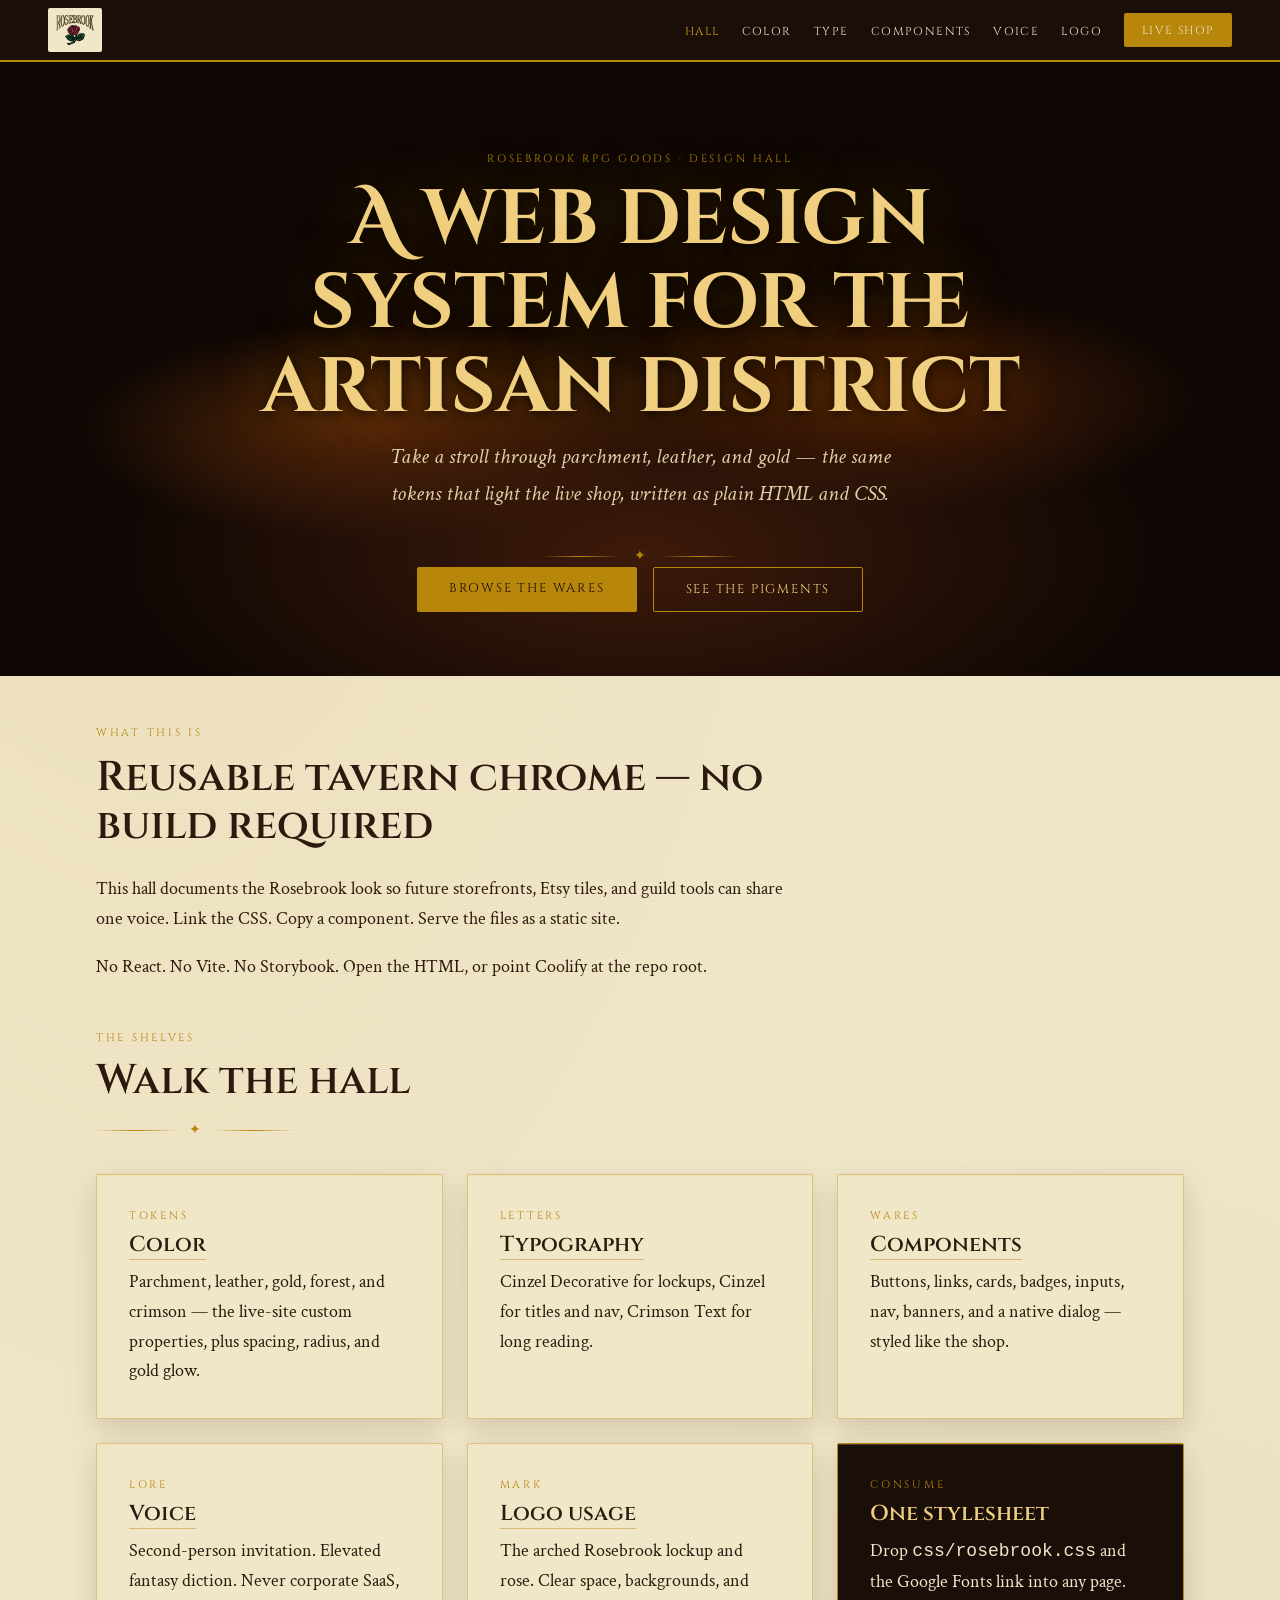
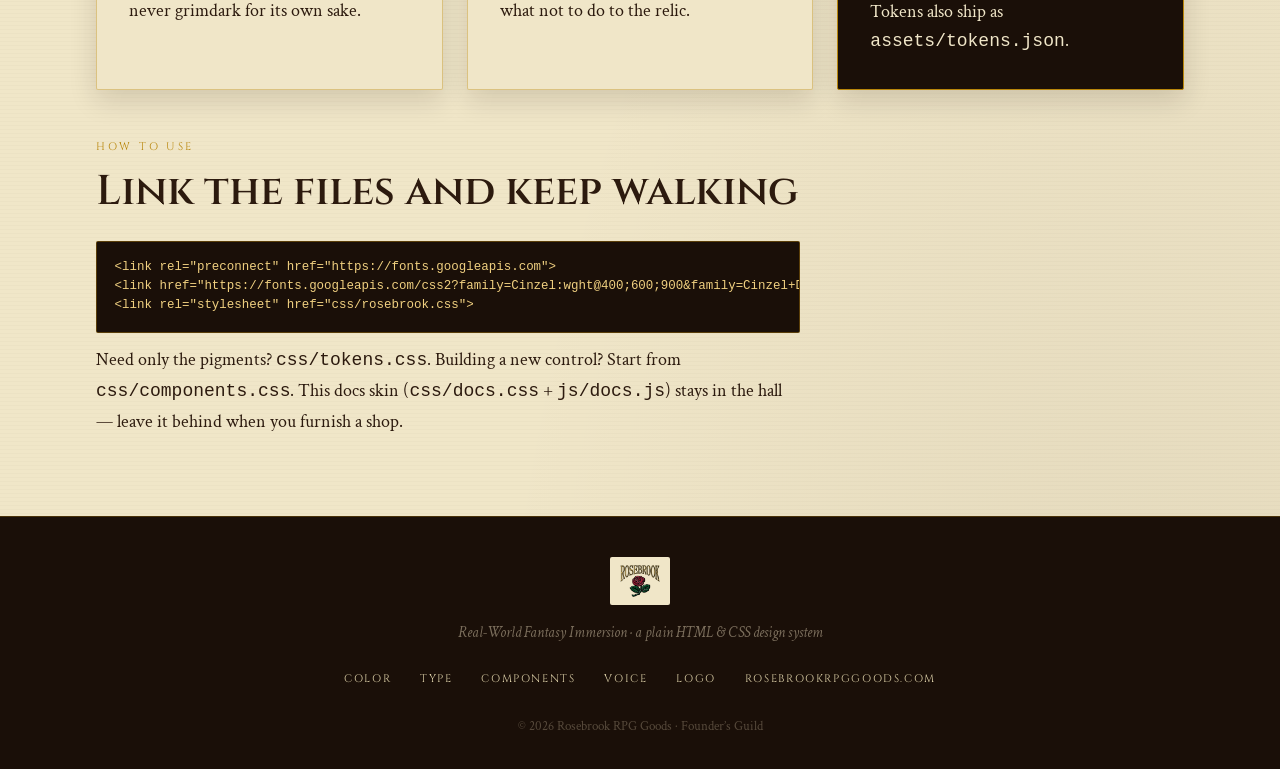
==== index.html @ 986c5d31 "Add plain HTML and CSS Rosebrook design system Static docs at the repo root with live-site tokens, C" ====
<!DOCTYPE html>
<html lang="en">
<head>
  <meta charset="utf-8">
  <meta name="viewport" content="width=device-width, initial-scale=1">
  <title>Rosebrook Design System</title>
  <meta name="description" content="Plain HTML & CSS design system for Rosebrook RPG Goods — cozy fantasy tavern, parchment and leather.">
  <link rel="preconnect" href="https://fonts.googleapis.com">
  <link rel="preconnect" href="https://fonts.gstatic.com" crossorigin>
  <link href="https://fonts.googleapis.com/css2?family=Cinzel:wght@400;600;900&family=Cinzel+Decorative:wght@400;700&family=Crimson+Text:ital,wght@0,400;0,600;1,400;1,600&display=swap" rel="stylesheet">
  <link rel="stylesheet" href="css/rosebrook.css">
  <link rel="stylesheet" href="css/docs.css">
  <link rel="icon" href="assets/logo-300.png">
</head>
<body class="docs">
  <a class="docs-skip" href="#content">Skip to the hall</a>
  <nav class="rb-nav" data-rb-nav>
    <a class="rb-nav__brand" href="index.html">
      <img src="assets/logo-300.png" alt="Rosebrook">
    </a>
    <button class="rb-nav__toggle" type="button" data-nav-toggle aria-expanded="false" aria-controls="docs-nav">Menu</button>
    <ul class="rb-nav__links" id="docs-nav">
      <li><a href="index.html" aria-current="page">Hall</a></li>
      <li><a href="color.html">Color</a></li>
      <li><a href="type.html">Type</a></li>
      <li><a href="components.html">Components</a></li>
      <li><a href="voice.html">Voice</a></li>
      <li><a href="logo.html">Logo</a></li>
      <li><a class="rb-nav__cta" href="https://rosebrookrpggoods.com">Live shop</a></li>
    </ul>
  </nav>

  <header class="rb-hero">
    <div class="rb-hero__bg" aria-hidden="true"></div>
    <div class="rb-hero__content">
      <p class="rb-eyebrow">Rosebrook RPG Goods · Design hall</p>
      <h1>A web design system for the artisan district</h1>
      <p class="rb-hero__tagline">Take a stroll through parchment, leather, and gold — the same tokens that light the live shop, written as plain HTML and CSS.</p>
      <div class="rb-rune" aria-hidden="true">✦</div>
      <div class="rb-hero__ctas">
        <a class="rb-btn rb-btn--gold" href="components.html">Browse the wares</a>
        <a class="rb-btn rb-btn--outline" href="color.html">See the pigments</a>
      </div>
    </div>
  </header>

  <main id="content" class="docs-main">
    <section class="docs-block docs-prose">
      <p class="docs-kicker">What this is</p>
      <h2>Reusable tavern chrome — no build required</h2>
      <p>This hall documents the Rosebrook look so future storefronts, Etsy tiles, and guild tools can share one voice. Link the CSS. Copy a component. Serve the files as a static site.</p>
      <p>No React. No Vite. No Storybook. Open the HTML, or point Coolify at the repo root.</p>
    </section>

    <section class="docs-block">
      <header class="rb-section-header rb-section-header--left">
        <p class="rb-eyebrow">The shelves</p>
        <h2>Walk the hall</h2>
        <div class="rb-rune" aria-hidden="true">✦</div>
      </header>
      <div class="rb-card-grid">
        <article class="rb-card">
          <p class="rb-card__kicker">Tokens</p>
          <h3 class="rb-card__title"><a class="rb-link--quiet" href="color.html">Color</a></h3>
          <p class="rb-card__body">Parchment, leather, gold, forest, and crimson — the live-site custom properties, plus spacing, radius, and gold glow.</p>
        </article>
        <article class="rb-card">
          <p class="rb-card__kicker">Letters</p>
          <h3 class="rb-card__title"><a class="rb-link--quiet" href="type.html">Typography</a></h3>
          <p class="rb-card__body">Cinzel Decorative for lockups, Cinzel for titles and nav, Crimson Text for long reading.</p>
        </article>
        <article class="rb-card">
          <p class="rb-card__kicker">Wares</p>
          <h3 class="rb-card__title"><a class="rb-link--quiet" href="components.html">Components</a></h3>
          <p class="rb-card__body">Buttons, links, cards, badges, inputs, nav, banners, and a native dialog — styled like the shop.</p>
        </article>
        <article class="rb-card">
          <p class="rb-card__kicker">Lore</p>
          <h3 class="rb-card__title"><a class="rb-link--quiet" href="voice.html">Voice</a></h3>
          <p class="rb-card__body">Second-person invitation. Elevated fantasy diction. Never corporate SaaS, never grimdark for its own sake.</p>
        </article>
        <article class="rb-card">
          <p class="rb-card__kicker">Mark</p>
          <h3 class="rb-card__title"><a class="rb-link--quiet" href="logo.html">Logo usage</a></h3>
          <p class="rb-card__body">The arched Rosebrook lockup and rose. Clear space, backgrounds, and what not to do to the relic.</p>
        </article>
        <article class="rb-card rb-card--ink">
          <p class="rb-card__kicker">Consume</p>
          <h3 class="rb-card__title">One stylesheet</h3>
          <p class="rb-card__body">Drop <code>css/rosebrook.css</code> and the Google Fonts link into any page. Tokens also ship as <code>assets/tokens.json</code>.</p>
        </article>
      </div>
    </section>

    <section class="docs-block docs-prose">
      <p class="docs-kicker">How to use</p>
      <h2>Link the files and keep walking</h2>
      <pre class="docs-snippet"><code>&lt;link rel="preconnect" href="https://fonts.googleapis.com"&gt;
&lt;link href="https://fonts.googleapis.com/css2?family=Cinzel:wght@400;600;900&amp;family=Cinzel+Decorative:wght@400;700&amp;family=Crimson+Text:ital,wght@0,400;0,600;1,400;1,600&amp;display=swap" rel="stylesheet"&gt;
&lt;link rel="stylesheet" href="css/rosebrook.css"&gt;</code></pre>
      <p>Need only the pigments? <code>css/tokens.css</code>. Building a new control? Start from <code>css/components.css</code>. This docs skin (<code>css/docs.css</code> + <code>js/docs.js</code>) stays in the hall — leave it behind when you furnish a shop.</p>
    </section>
  </main>

  <footer class="rb-footer">
    <img src="assets/logo-300.png" alt="">
    <p class="rb-footer__tagline">Real-World Fantasy Immersion · a plain HTML &amp; CSS design system</p>
    <div class="rb-footer__links">
      <a href="color.html">Color</a>
      <a href="type.html">Type</a>
      <a href="components.html">Components</a>
      <a href="voice.html">Voice</a>
      <a href="logo.html">Logo</a>
      <a href="https://rosebrookrpggoods.com">rosebrookrpggoods.com</a>
    </div>
    <p class="rb-footer__copy">© 2026 Rosebrook RPG Goods · Founder’s Guild</p>
  </footer>
  <script src="js/docs.js"></script>
</body>
</html>
---- css/rosebrook.css ----
/**
 * Rosebrook web design system — single stylesheet for products.
 * Tokens + base + components. Docs chrome lives in docs.css.
 */

@import url("./tokens.css");
@import url("./base.css");
@import url("./components.css");
---- css/docs.css ----
/**
 * Docs-site chrome only. Do not ship this file with product UIs —
 * consume css/rosebrook.css instead.
 */

body.docs {
  background-color: var(--parchment);
  background-image:
    radial-gradient(ellipse at 12% 0%, rgba(184, 134, 11, 0.07), transparent 46%),
    radial-gradient(ellipse at 90% 110%, rgba(44, 26, 14, 0.07), transparent 42%),
    repeating-linear-gradient(
      0deg,
      transparent,
      transparent 3px,
      rgba(44, 26, 14, 0.018) 3px,
      rgba(44, 26, 14, 0.018) 4px
    );
  min-height: 100vh;
  display: flex;
  flex-direction: column;
}

.docs-main {
  flex: 1;
  width: min(var(--content), calc(100% - 2.5rem));
  margin: 0 auto;
  padding: var(--space-8) 0 var(--space-12);
}

.docs-hero {
  margin: 0 0 var(--space-8);
}

.docs-kicker {
  font-family: var(--font-title);
  font-size: var(--text-xs);
  letter-spacing: var(--tracking-eyebrow);
  text-transform: uppercase;
  color: var(--gold);
  margin: 0 0 0.75rem;
}

.docs-prose {
  max-width: 44rem;
}

.docs-prose + .docs-prose,
.docs-block + .docs-block {
  margin-top: var(--space-8);
}

.docs-grid {
  display: grid;
  gap: var(--space-5);
  grid-template-columns: repeat(auto-fit, minmax(15rem, 1fr));
}

.docs-swatch {
  border: 1px solid rgba(184, 134, 11, 0.35);
  border-radius: var(--radius);
  overflow: hidden;
  background: var(--parchment);
  box-shadow: var(--shadow-panel);
  padding: 0;
  cursor: pointer;
  text-align: left;
  font: inherit;
  color: inherit;
  width: 100%;
  transition: transform var(--ease), box-shadow var(--ease);
}

.docs-swatch:hover {
  transform: translateY(-2px);
  box-shadow: var(--shadow-gold-soft);
}

.docs-swatch__chip {
  height: 5.5rem;
  border-bottom: 1px solid rgba(184, 134, 11, 0.25);
}

.docs-swatch__meta {
  padding: 0.85rem 1rem 1rem;
}

.docs-swatch__name {
  font-family: var(--font-title);
  font-size: 0.78rem;
  letter-spacing: var(--tracking-cinzel);
  text-transform: uppercase;
  margin: 0 0 0.2rem;
}

.docs-swatch__hex {
  font-family: var(--font-title);
  font-size: 0.68rem;
  letter-spacing: 0.08em;
  color: var(--leather-mid);
}

.docs-swatch__role {
  font-size: 0.95rem;
  font-style: italic;
  margin: 0.35rem 0 0;
  color: var(--leather);
}

.docs-swatch.is-copied .docs-swatch__hex::after {
  content: " · copied";
  color: var(--green);
}

.docs-type-row {
  padding: 1.1rem 0;
  border-bottom: 1px solid rgba(184, 134, 11, 0.22);
}

.docs-type-row:first-child {
  border-top: 1px solid rgba(184, 134, 11, 0.22);
}

.docs-type-meta {
  font-family: var(--font-title);
  font-size: 0.62rem;
  letter-spacing: var(--tracking-cinzel);
  text-transform: uppercase;
  color: var(--gold);
  margin: 0 0 0.45rem;
}

.docs-snippet {
  margin-top: var(--space-4);
  background: var(--ink);
  color: var(--gold-pale);
  border: 1px solid rgba(184, 134, 11, 0.4);
  border-radius: var(--radius);
  padding: 1rem 1.1rem;
  overflow-x: auto;
  font-family: ui-monospace, "Cascadia Code", "SF Mono", Menlo, monospace;
  font-size: 0.78rem;
  line-height: 1.55;
}

.docs-snippet code {
  font-family: inherit;
  color: inherit;
}

.docs-demo {
  display: flex;
  flex-wrap: wrap;
  gap: 0.85rem;
  align-items: center;
}

.docs-demo--stack {
  flex-direction: column;
  align-items: stretch;
}

.docs-pair {
  display: grid;
  gap: var(--space-5);
  grid-template-columns: 1fr 1fr;
}

@media (max-width: 720px) {
  .docs-pair {
    grid-template-columns: 1fr;
  }
}

.docs-do,
.docs-dont {
  padding: var(--space-5);
  border-radius: var(--radius);
  border: 1.5px solid;
}

.docs-do {
  border-color: var(--green);
  background: rgba(61, 90, 62, 0.08);
}

.docs-dont {
  border-color: var(--crimson);
  background: rgba(139, 38, 53, 0.07);
}

.docs-do h3,
.docs-dont h3 {
  font-size: 0.78rem;
  letter-spacing: var(--tracking-cinzel);
  text-transform: uppercase;
  margin-bottom: 0.6rem;
}

.docs-do h3 {
  color: var(--green);
}

.docs-dont h3 {
  color: var(--crimson);
}

.docs-logo-stage {
  display: grid;
  gap: var(--space-5);
  grid-template-columns: repeat(auto-fit, minmax(16rem, 1fr));
}

.docs-logo-stage figure {
  margin: 0;
  padding: var(--space-6);
  border-radius: var(--radius);
  border: 1px solid rgba(184, 134, 11, 0.3);
  display: flex;
  flex-direction: column;
  align-items: center;
  gap: 1rem;
}

.docs-logo-stage figcaption {
  font-family: var(--font-title);
  font-size: 0.68rem;
  letter-spacing: var(--tracking-cinzel);
  text-transform: uppercase;
  color: var(--gold);
}

.docs-logo-stage--parchment {
  background: var(--parchment);
}

.docs-logo-stage--dark {
  background: var(--ink);
}

.docs-logo-stage--leather {
  background: var(--leather);
}

.docs-toc {
  display: flex;
  flex-wrap: wrap;
  gap: 0.6rem 1.2rem;
  margin: 1.5rem 0 0;
  padding: 0;
  list-style: none;
}

.docs-toc a {
  font-family: var(--font-title);
  font-size: 0.68rem;
  letter-spacing: var(--tracking-cinzel);
  text-transform: uppercase;
  text-decoration: none;
  color: var(--leather);
  border-bottom: 1px solid rgba(184, 134, 11, 0.4);
}

.docs-toc a:hover {
  color: var(--gold);
}

.docs-table-wrap {
  overflow-x: auto;
  border: 1px solid rgba(184, 134, 11, 0.3);
  border-radius: var(--radius);
  background: rgba(240, 230, 200, 0.5);
}

.docs-table {
  width: 100%;
  border-collapse: collapse;
  font-size: 1.02rem;
}

.docs-table th,
.docs-table td {
  text-align: left;
  padding: 0.7rem 0.9rem;
  border-bottom: 1px solid rgba(184, 134, 11, 0.18);
  vertical-align: top;
}

.docs-table th {
  font-family: var(--font-title);
  font-size: 0.68rem;
  letter-spacing: var(--tracking-cinzel);
  text-transform: uppercase;
  color: var(--gold);
  background: var(--parchment-dk);
}

.docs-table tr:last-child td {
  border-bottom: 0;
}

.docs-table code {
  font-family: ui-monospace, "SF Mono", Menlo, monospace;
  font-size: 0.82em;
  color: var(--leather);
}

.docs-skip {
  position: absolute;
  left: 0.75rem;
  top: -3rem;
  background: var(--gold);
  color: var(--ink);
  padding: 0.4rem 0.7rem;
  font-family: var(--font-title);
  font-size: 0.68rem;
  letter-spacing: var(--tracking-cinzel);
  text-transform: uppercase;
  text-decoration: none;
  z-index: 300;
}

.docs-skip:focus {
  top: 0.75rem;
}
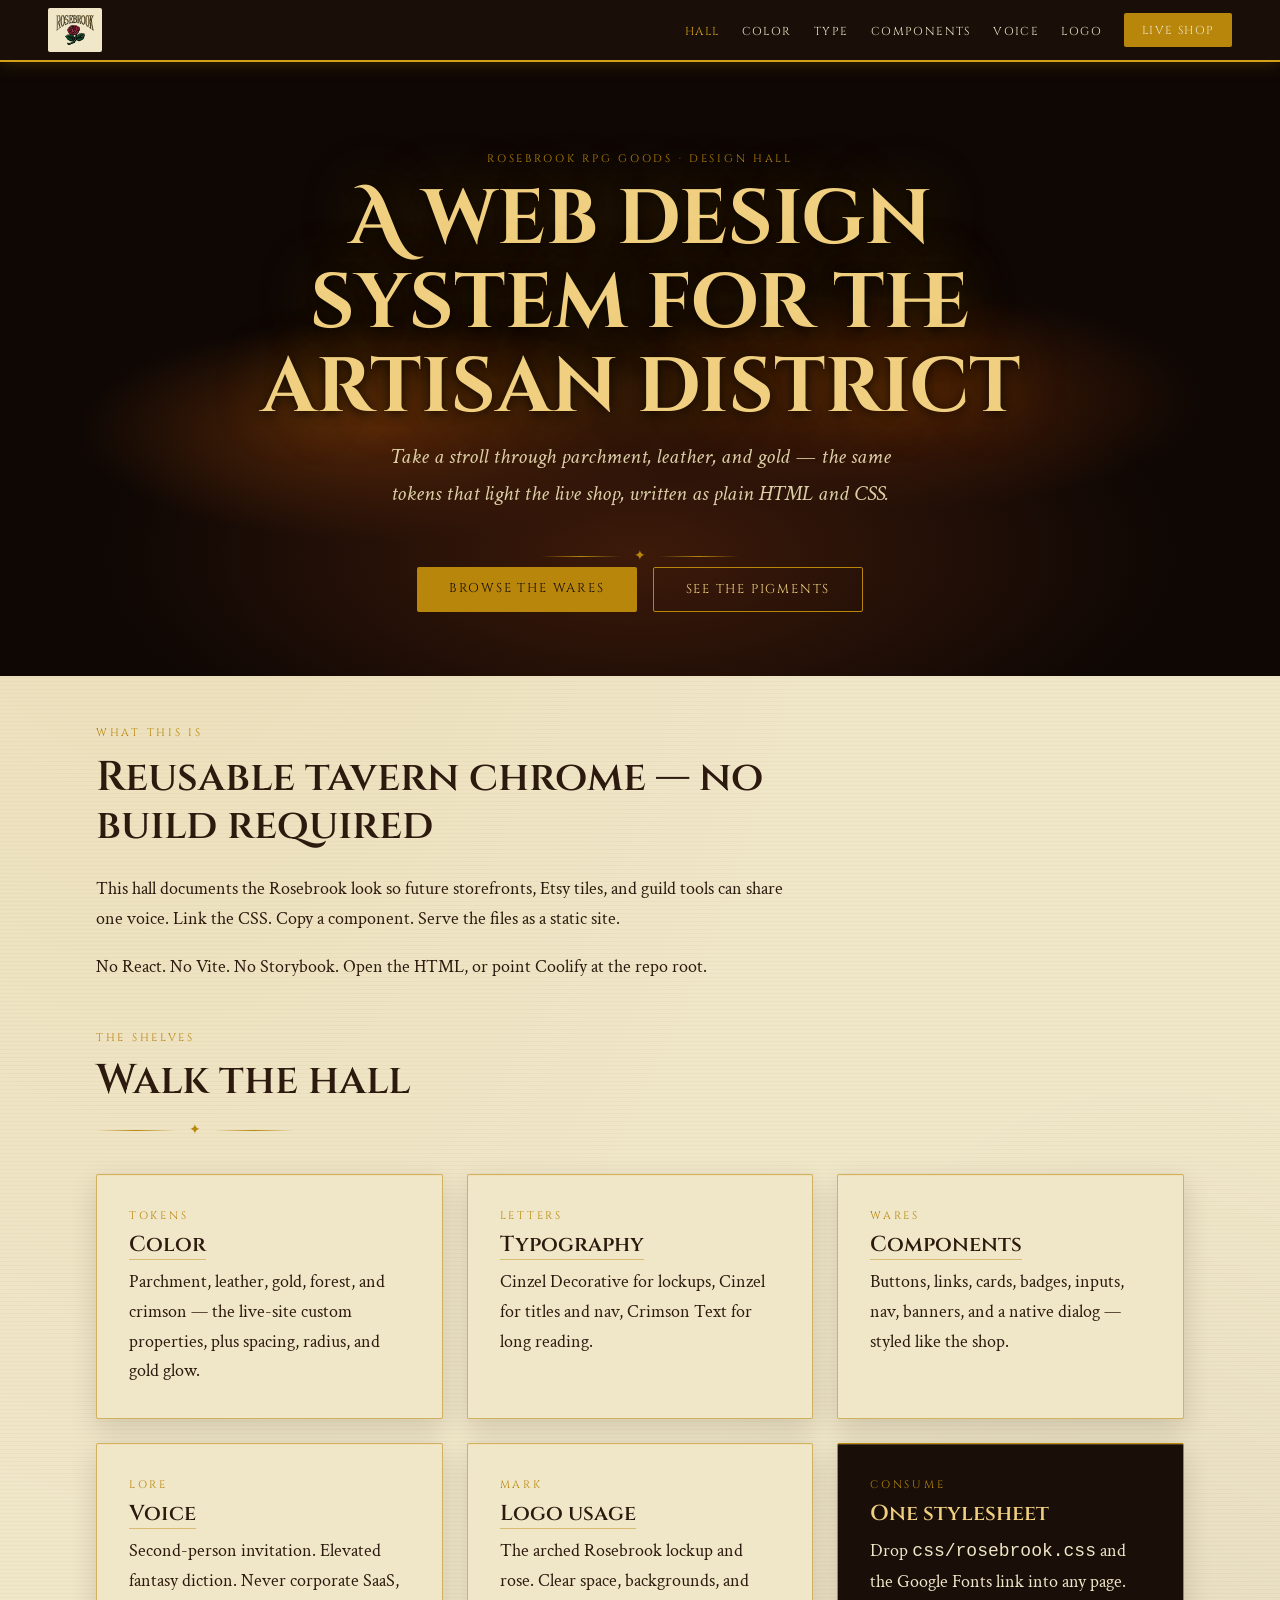
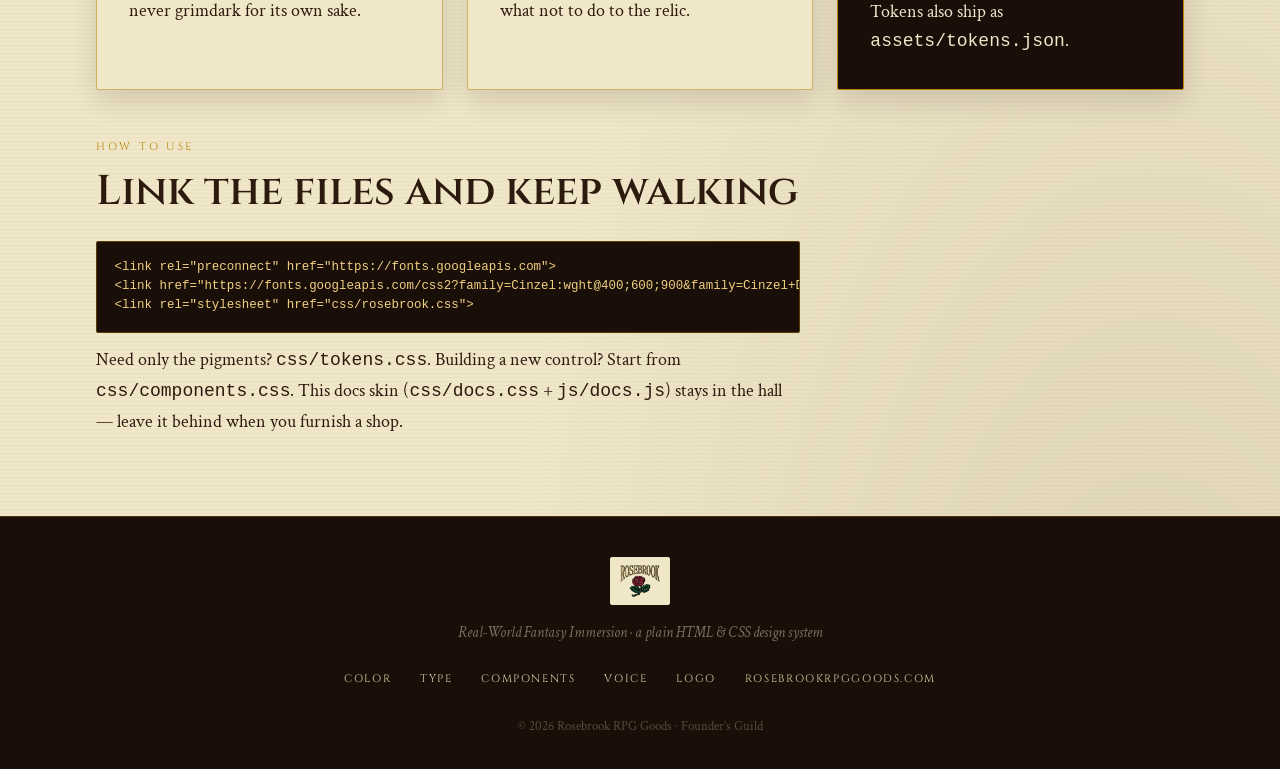
==== commit 8226cc0e: "Harden mobile nav and tavern chrome CSS-only Menu checkbox so the hall links open without JS, bright" ====
--- a/index.html
+++ b/index.html
@@ -18,7 +18,8 @@
     <a class="rb-nav__brand" href="index.html">
       <img src="assets/logo-300.png" alt="Rosebrook">
     </a>
-    <button class="rb-nav__toggle" type="button" data-nav-toggle aria-expanded="false" aria-controls="docs-nav">Menu</button>
+    <input class="rb-nav__check" id="docs-nav-toggle" type="checkbox" data-nav-toggle aria-controls="docs-nav" aria-expanded="false">
+    <label class="rb-nav__toggle" for="docs-nav-toggle">Menu</label>
     <ul class="rb-nav__links" id="docs-nav">
       <li><a href="index.html" aria-current="page">Hall</a></li>
       <li><a href="color.html">Color</a></li>
--- a/css/docs.css
+++ b/css/docs.css
@@ -6,14 +6,14 @@
 body.docs {
   background-color: var(--parchment);
   background-image:
-    radial-gradient(ellipse at 12% 0%, rgba(184, 134, 11, 0.07), transparent 46%),
-    radial-gradient(ellipse at 90% 110%, rgba(44, 26, 14, 0.07), transparent 42%),
+    radial-gradient(ellipse at 12% 0%, rgba(184, 134, 11, 0.1), transparent 46%),
+    radial-gradient(ellipse at 90% 110%, rgba(44, 26, 14, 0.1), transparent 42%),
     repeating-linear-gradient(
       0deg,
       transparent,
       transparent 3px,
-      rgba(44, 26, 14, 0.018) 3px,
-      rgba(44, 26, 14, 0.018) 4px
+      rgba(44, 26, 14, 0.03) 3px,
+      rgba(44, 26, 14, 0.03) 4px
     );
   min-height: 100vh;
   display: flex;
